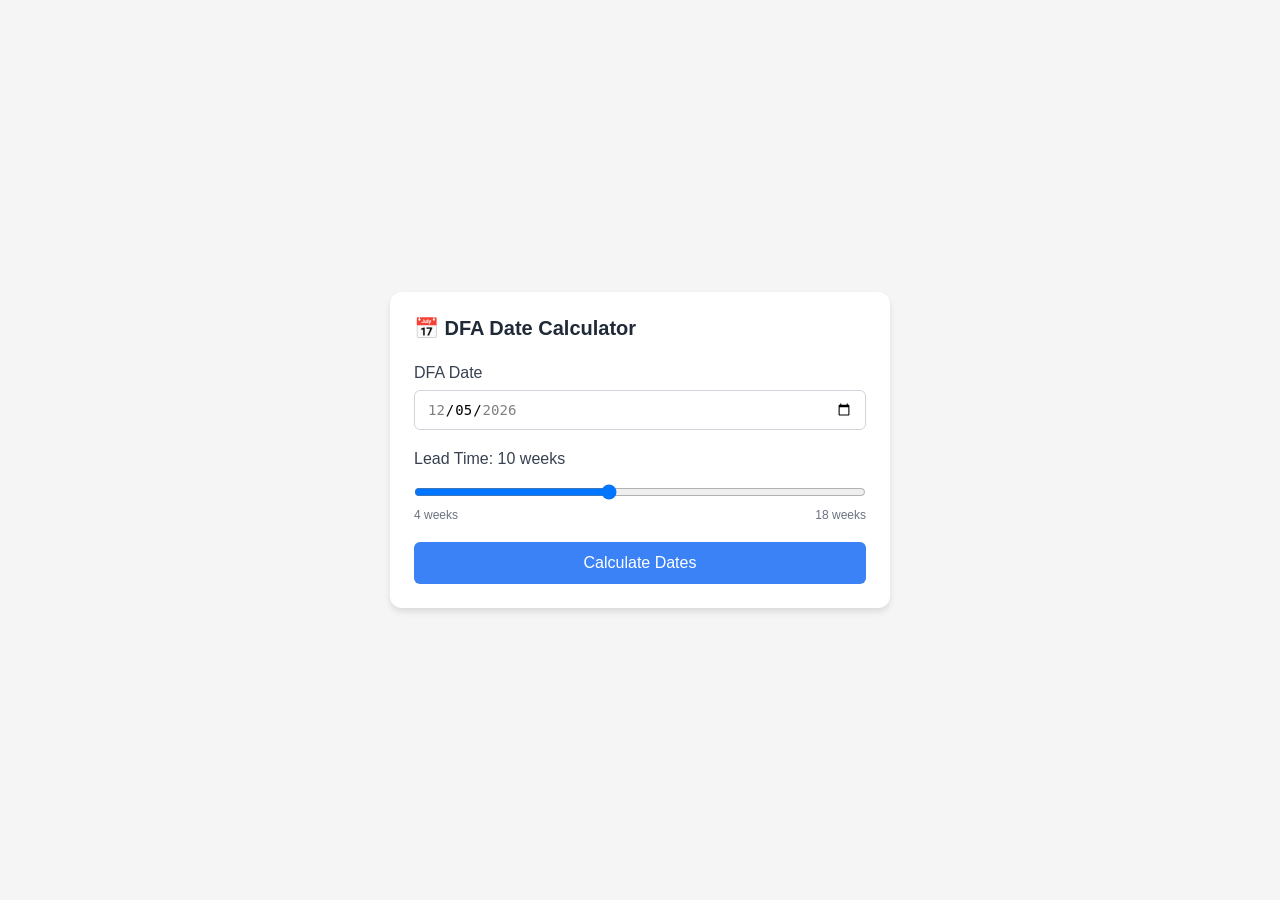
==== index.html @ 3e3f565f "Create index.html" ====
<!DOCTYPE html>
<html lang="en">
<head>
    <meta charset="UTF-8">
    <meta name="viewport" content="width=device-width, initial-scale=1.0">
    <title>DFA Date Calculator</title>
    <style>
        * {
            margin: 0;
            padding: 0;
            box-sizing: border-box;
        }
        
        body {
            font-family: -apple-system, BlinkMacSystemFont, 'Segoe UI', Roboto, sans-serif;
            background-color: #f5f5f5;
            padding: 20px;
            min-height: 100vh;
            display: flex;
            align-items: center;
            justify-content: center;
        }
        
        .calculator {
            background: white;
            border-radius: 12px;
            box-shadow: 0 4px 6px rgba(0, 0, 0, 0.1);
            padding: 24px;
            width: 100%;
            max-width: 500px;
        }
        
        .header {
            display: flex;
            align-items: center;
            gap: 8px;
            margin-bottom: 24px;
            font-size: 20px;
            font-weight: 600;
            color: #1f2937;
        }
        
        .form-group {
            margin-bottom: 20px;
        }
        
        label {
            display: block;
            font-weight: 500;
            margin-bottom: 8px;
            color: #374151;
        }
        
        input[type="date"] {
            width: 100%;
            padding: 10px 12px;
            border: 1px solid #d1d5db;
            border-radius: 6px;
            font-size: 14px;
        }
        
        input[type="range"] {
            width: 100%;
            margin: 8px 0;
        }
        
        .range-labels {
            display: flex;
            justify-content: space-between;
            font-size: 12px;
            color: #6b7280;
        }
        
        .calculate-btn {
            width: 100%;
            background-color: #3b82f6;
            color: white;
            border: none;
            padding: 12px;
            border-radius: 6px;
            font-size: 16px;
            font-weight: 500;
            cursor: pointer;
            transition: background-color 0.2s;
        }
        
        .calculate-btn:hover {
            background-color: #2563eb;
        }
        
        .results {
            margin-top: 24px;
            padding-top: 20px;
            border-top: 1px solid #e5e7eb;
        }
        
        .results-header {
            display: flex;
            justify-content: space-between;
            align-items: center;
            margin-bottom: 16px;
        }
        
        .copy-btn {
            display: flex;
            align-items: center;
            gap: 4px;
            background: none;
            border: none;
            color: #6b7280;
            cursor: pointer;
            font-size: 14px;
            padding: 4px 8px;
            border-radius: 4px;
            transition: color 0.2s;
        }
        
        .copy-btn:hover {
            color: #1f2937;
            background-color: #f3f4f6;
        }
        
        .email-output {
            background-color: #f9fafb;
            border: 1px solid #e5e7eb;
            border-radius: 6px;
            padding: 16px;
            font-family: monospace;
            font-size: 14px;
            white-space: pre-wrap;
            line-height: 1.5;
        }
        
        .hidden {
            display: none;
        }
    </style>
</head>
<body>
    <div class="calculator">
        <div class="header">
            📅 DFA Date Calculator
        </div>
        
        <div class="form-group">
            <label for="dfaDate">DFA Date</label>
            <input type="date" id="dfaDate">
        </div>
        
        <div class="form-group">
            <label for="leadTime">Lead Time: <span id="leadTimeValue">10</span> weeks</label>
            <input type="range" id="leadTime" min="4" max="18" value="10">
            <div class="range-labels">
                <span>4 weeks</span>
                <span>18 weeks</span>
            </div>
        </div>
        
        <button class="calculate-btn" onclick="calculateDates()">
            Calculate Dates
        </button>
        
        <div id="results" class="results hidden">
            <div class="results-header">
                <h3>Generated Email:</h3>
                <button class="copy-btn" onclick="copyToClipboard()">
                    📋 Copy to Clipboard
                </button>
            </div>
            <div id="emailOutput" class="email-output"></div>
        </div>
    </div>

    <script>
        // Set up date range and defaults
        const today = new Date();
        const dfaDateInput = document.getElementById('dfaDate');
        const leadTimeInput = document.getElementById('leadTime');
        const leadTimeValue = document.getElementById('leadTimeValue');
        const results = document.getElementById('results');
        const emailOutput = document.getElementById('emailOutput');

        // Set date input constraints
        const minDate = new Date(today);
        minDate.setDate(today.getDate() - 3);
        const maxDate = new Date(today);
        maxDate.setDate(today.getDate() + 3);

        dfaDateInput.min = minDate.toISOString().split('T')[0];
        dfaDateInput.max = maxDate.toISOString().split('T')[0];
        dfaDateInput.value = today.toISOString().split('T')[0];

        // Update lead time display
        leadTimeInput.addEventListener('input', function() {
            leadTimeValue.textContent = this.value;
        });

        // Date calculation functions
        function isWeekend(date) {
            const day = date.getDay();
            return day === 0 || day === 6;
        }

        function addBusinessDays(date, days) {
            let currentDate = new Date(date);
            let addedDays = 0;
            
            while (addedDays < days) {
                currentDate.setDate(currentDate.getDate() + 1);
                if (!isWeekend(currentDate)) {
                    addedDays++;
                }
            }
            
            while (isWeekend(currentDate)) {
                currentDate.setDate(currentDate.getDate() + 1);
            }
            
            return currentDate;
        }

        function subtractBusinessDays(date, days) {
            let currentDate = new Date(date);
            let subtractedDays = 0;
            
            while (subtractedDays < days) {
                currentDate.setDate(currentDate.getDate() - 1);
                if (!isWeekend(currentDate)) {
                    subtractedDays++;
                }
            }
            
            while (isWeekend(currentDate)) {
                currentDate.setDate(currentDate.getDate() - 1);
            }
            
            return currentDate;
        }

        function formatDate(date) {
            return date.toLocaleDateString('en-US', {
                weekday: 'long',
                year: 'numeric',
                month: 'long',
                day: 'numeric'
            });
        }

        function calculateDates() {
            const selectedDate = new Date(dfaDateInput.value);
            const leadTimeWeeks = parseInt(leadTimeInput.value);
            
            const shippingDate = addBusinessDays(selectedDate, leadTimeWeeks * 5);
            const balanceInvoiceDate = subtractBusinessDays(shippingDate, 6 * 5);
            const balancePaymentDueDate = subtractBusinessDays(shippingDate, 10);

            const emailText = `Confirming we have received the DFA.

Important dates for your order:
- Shipping Date: ${formatDate(shippingDate)}
- Balance Invoice Send Date: ${formatDate(balanceInvoiceDate)} (6 weeks prior to shipping)
- Balance Payment Due Date: ${formatDate(balancePaymentDueDate)} (10 days prior to shipping)

Best Regards,
Jordan`;

            emailOutput.textContent = emailText;
            results.classList.remove('hidden');
        }

        function copyToClipboard() {
            navigator.clipboard.writeText(emailOutput.textContent).then(() => {
                const btn = document.querySelector('.copy-btn');
                const originalText = btn.innerHTML;
                btn.innerHTML = '✅ Copied!';
                setTimeout(() => {
                    btn.innerHTML = originalText;
                }, 2000);
            });
        }
    </script>
</body>
</html>
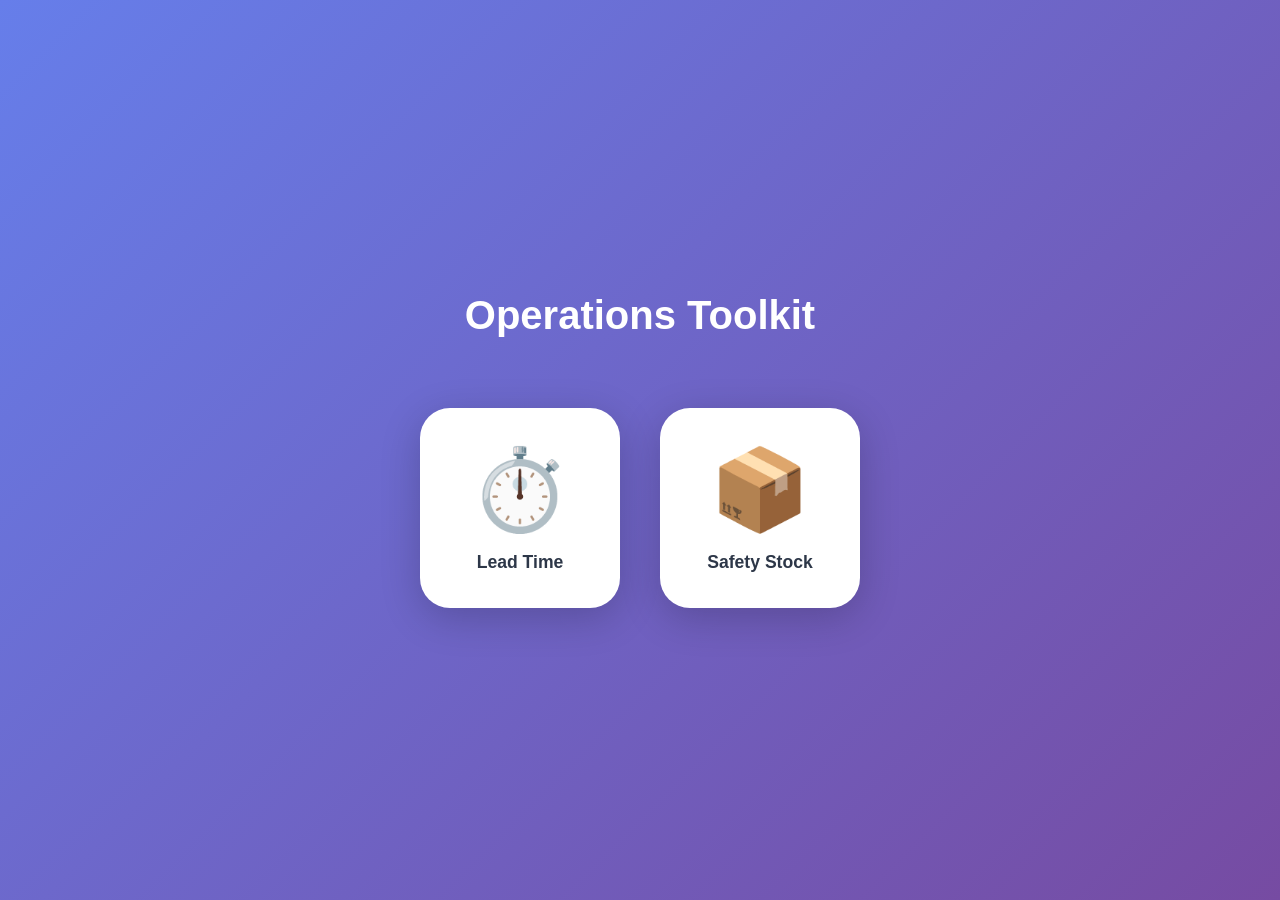
==== commit 68574cbe: "Add files via upload" ====
--- a/index.html
+++ b/index.html
@@ -3,281 +3,111 @@
 <head>
     <meta charset="UTF-8">
     <meta name="viewport" content="width=device-width, initial-scale=1.0">
-    <title>DFA Date Calculator</title>
+    <title>Operations Toolkit</title>
     <style>
         * {
             margin: 0;
             padding: 0;
             box-sizing: border-box;
         }
-        
+
         body {
-            font-family: -apple-system, BlinkMacSystemFont, 'Segoe UI', Roboto, sans-serif;
-            background-color: #f5f5f5;
-            padding: 20px;
+            font-family: -apple-system, BlinkMacSystemFont, 'Segoe UI', Roboto, Oxygen, Ubuntu, Cantarell, sans-serif;
+            background: linear-gradient(135deg, #667eea 0%, #764ba2 100%);
             min-height: 100vh;
             display: flex;
+            flex-direction: column;
+            justify-content: center;
+            align-items: center;
+            padding: 40px 20px;
+        }
+
+        .header {
+            text-align: center;
+            color: white;
+            margin-bottom: 60px;
+        }
+
+        .header h1 {
+            font-size: 2.5em;
+            margin-bottom: 10px;
+            font-weight: 700;
+        }
+
+        .tools-container {
+            display: flex;
+            gap: 40px;
+            flex-wrap: wrap;
+            justify-content: center;
+        }
+
+        .tool-button {
+            background: white;
+            border-radius: 30px;
+            width: 200px;
+            height: 200px;
+            display: flex;
+            flex-direction: column;
             align-items: center;
             justify-content: center;
+            text-decoration: none;
+            color: #2d3748;
+            box-shadow: 0 10px 40px rgba(0, 0, 0, 0.2);
+            transition: all 0.3s ease;
+            cursor: pointer;
         }
-        
-        .calculator {
-            background: white;
-            border-radius: 12px;
-            box-shadow: 0 4px 6px rgba(0, 0, 0, 0.1);
-            padding: 24px;
-            width: 100%;
-            max-width: 500px;
+
+        .tool-button:hover {
+            transform: translateY(-10px);
+            box-shadow: 0 20px 50px rgba(0, 0, 0, 0.3);
         }
-        
-        .header {
-            display: flex;
-            align-items: center;
-            gap: 8px;
-            margin-bottom: 24px;
-            font-size: 20px;
+
+        .tool-icon {
+            font-size: 80px;
+            margin-bottom: 15px;
+        }
+
+        .tool-name {
+            font-size: 1.1em;
             font-weight: 600;
-            color: #1f2937;
+            text-align: center;
         }
-        
-        .form-group {
-            margin-bottom: 20px;
-        }
-        
-        label {
-            display: block;
-            font-weight: 500;
-            margin-bottom: 8px;
-            color: #374151;
-        }
-        
-        input[type="date"] {
-            width: 100%;
-            padding: 10px 12px;
-            border: 1px solid #d1d5db;
-            border-radius: 6px;
-            font-size: 14px;
-        }
-        
-        input[type="range"] {
-            width: 100%;
-            margin: 8px 0;
-        }
-        
-        .range-labels {
-            display: flex;
-            justify-content: space-between;
-            font-size: 12px;
-            color: #6b7280;
-        }
-        
-        .calculate-btn {
-            width: 100%;
-            background-color: #3b82f6;
-            color: white;
-            border: none;
-            padding: 12px;
-            border-radius: 6px;
-            font-size: 16px;
-            font-weight: 500;
-            cursor: pointer;
-            transition: background-color 0.2s;
-        }
-        
-        .calculate-btn:hover {
-            background-color: #2563eb;
-        }
-        
-        .results {
-            margin-top: 24px;
-            padding-top: 20px;
-            border-top: 1px solid #e5e7eb;
-        }
-        
-        .results-header {
-            display: flex;
-            justify-content: space-between;
-            align-items: center;
-            margin-bottom: 16px;
-        }
-        
-        .copy-btn {
-            display: flex;
-            align-items: center;
-            gap: 4px;
-            background: none;
-            border: none;
-            color: #6b7280;
-            cursor: pointer;
-            font-size: 14px;
-            padding: 4px 8px;
-            border-radius: 4px;
-            transition: color 0.2s;
-        }
-        
-        .copy-btn:hover {
-            color: #1f2937;
-            background-color: #f3f4f6;
-        }
-        
-        .email-output {
-            background-color: #f9fafb;
-            border: 1px solid #e5e7eb;
-            border-radius: 6px;
-            padding: 16px;
-            font-family: monospace;
-            font-size: 14px;
-            white-space: pre-wrap;
-            line-height: 1.5;
-        }
-        
-        .hidden {
-            display: none;
+
+        @media (max-width: 768px) {
+            .header h1 {
+                font-size: 2em;
+            }
+
+            .tool-button {
+                width: 160px;
+                height: 160px;
+            }
+
+            .tool-icon {
+                font-size: 60px;
+            }
+
+            .tool-name {
+                font-size: 0.95em;
+            }
         }
     </style>
 </head>
 <body>
-    <div class="calculator">
-        <div class="header">
-            📅 DFA Date Calculator
-        </div>
-        
-        <div class="form-group">
-            <label for="dfaDate">DFA Date</label>
-            <input type="date" id="dfaDate">
-        </div>
-        
-        <div class="form-group">
-            <label for="leadTime">Lead Time: <span id="leadTimeValue">10</span> weeks</label>
-            <input type="range" id="leadTime" min="4" max="18" value="10">
-            <div class="range-labels">
-                <span>4 weeks</span>
-                <span>18 weeks</span>
-            </div>
-        </div>
-        
-        <button class="calculate-btn" onclick="calculateDates()">
-            Calculate Dates
-        </button>
-        
-        <div id="results" class="results hidden">
-            <div class="results-header">
-                <h3>Generated Email:</h3>
-                <button class="copy-btn" onclick="copyToClipboard()">
-                    📋 Copy to Clipboard
-                </button>
-            </div>
-            <div id="emailOutput" class="email-output"></div>
-        </div>
+    <div class="header">
+        <h1>Operations Toolkit</h1>
     </div>
 
-    <script>
-        // Set up date range and defaults
-        const today = new Date();
-        const dfaDateInput = document.getElementById('dfaDate');
-        const leadTimeInput = document.getElementById('leadTime');
-        const leadTimeValue = document.getElementById('leadTimeValue');
-        const results = document.getElementById('results');
-        const emailOutput = document.getElementById('emailOutput');
+    <div class="tools-container">
+        <a href="tools/lead-time-calculator.html" class="tool-button">
+            <div class="tool-icon">⏱️</div>
+            <div class="tool-name">Lead Time</div>
+        </a>
 
-        // Set date input constraints
-        const minDate = new Date(today);
-        minDate.setDate(today.getDate() - 3);
-        const maxDate = new Date(today);
-        maxDate.setDate(today.getDate() + 3);
-
-        dfaDateInput.min = minDate.toISOString().split('T')[0];
-        dfaDateInput.max = maxDate.toISOString().split('T')[0];
-        dfaDateInput.value = today.toISOString().split('T')[0];
-
-        // Update lead time display
-        leadTimeInput.addEventListener('input', function() {
-            leadTimeValue.textContent = this.value;
-        });
-
-        // Date calculation functions
-        function isWeekend(date) {
-            const day = date.getDay();
-            return day === 0 || day === 6;
-        }
-
-        function addBusinessDays(date, days) {
-            let currentDate = new Date(date);
-            let addedDays = 0;
-            
-            while (addedDays < days) {
-                currentDate.setDate(currentDate.getDate() + 1);
-                if (!isWeekend(currentDate)) {
-                    addedDays++;
-                }
-            }
-            
-            while (isWeekend(currentDate)) {
-                currentDate.setDate(currentDate.getDate() + 1);
-            }
-            
-            return currentDate;
-        }
-
-        function subtractBusinessDays(date, days) {
-            let currentDate = new Date(date);
-            let subtractedDays = 0;
-            
-            while (subtractedDays < days) {
-                currentDate.setDate(currentDate.getDate() - 1);
-                if (!isWeekend(currentDate)) {
-                    subtractedDays++;
-                }
-            }
-            
-            while (isWeekend(currentDate)) {
-                currentDate.setDate(currentDate.getDate() - 1);
-            }
-            
-            return currentDate;
-        }
-
-        function formatDate(date) {
-            return date.toLocaleDateString('en-US', {
-                weekday: 'long',
-                year: 'numeric',
-                month: 'long',
-                day: 'numeric'
-            });
-        }
-
-        function calculateDates() {
-            const selectedDate = new Date(dfaDateInput.value);
-            const leadTimeWeeks = parseInt(leadTimeInput.value);
-            
-            const shippingDate = addBusinessDays(selectedDate, leadTimeWeeks * 5);
-            const balanceInvoiceDate = subtractBusinessDays(shippingDate, 6 * 5);
-            const balancePaymentDueDate = subtractBusinessDays(shippingDate, 10);
-
-            const emailText = `Confirming we have received the DFA.
-
-Important dates for your order:
-- Shipping Date: ${formatDate(shippingDate)}
-- Balance Invoice Send Date: ${formatDate(balanceInvoiceDate)} (6 weeks prior to shipping)
-- Balance Payment Due Date: ${formatDate(balancePaymentDueDate)} (10 days prior to shipping)
-
-Best Regards,
-Jordan`;
-
-            emailOutput.textContent = emailText;
-            results.classList.remove('hidden');
-        }
-
-        function copyToClipboard() {
-            navigator.clipboard.writeText(emailOutput.textContent).then(() => {
-                const btn = document.querySelector('.copy-btn');
-                const originalText = btn.innerHTML;
-                btn.innerHTML = '✅ Copied!';
-                setTimeout(() => {
-                    btn.innerHTML = originalText;
-                }, 2000);
-            });
-        }
-    </script>
+        <a href="tools/safety-stock-calculator.html" class="tool-button">
+            <div class="tool-icon">📦</div>
+            <div class="tool-name">Safety Stock</div>
+        </a>
+    </div>
 </body>
 </html>
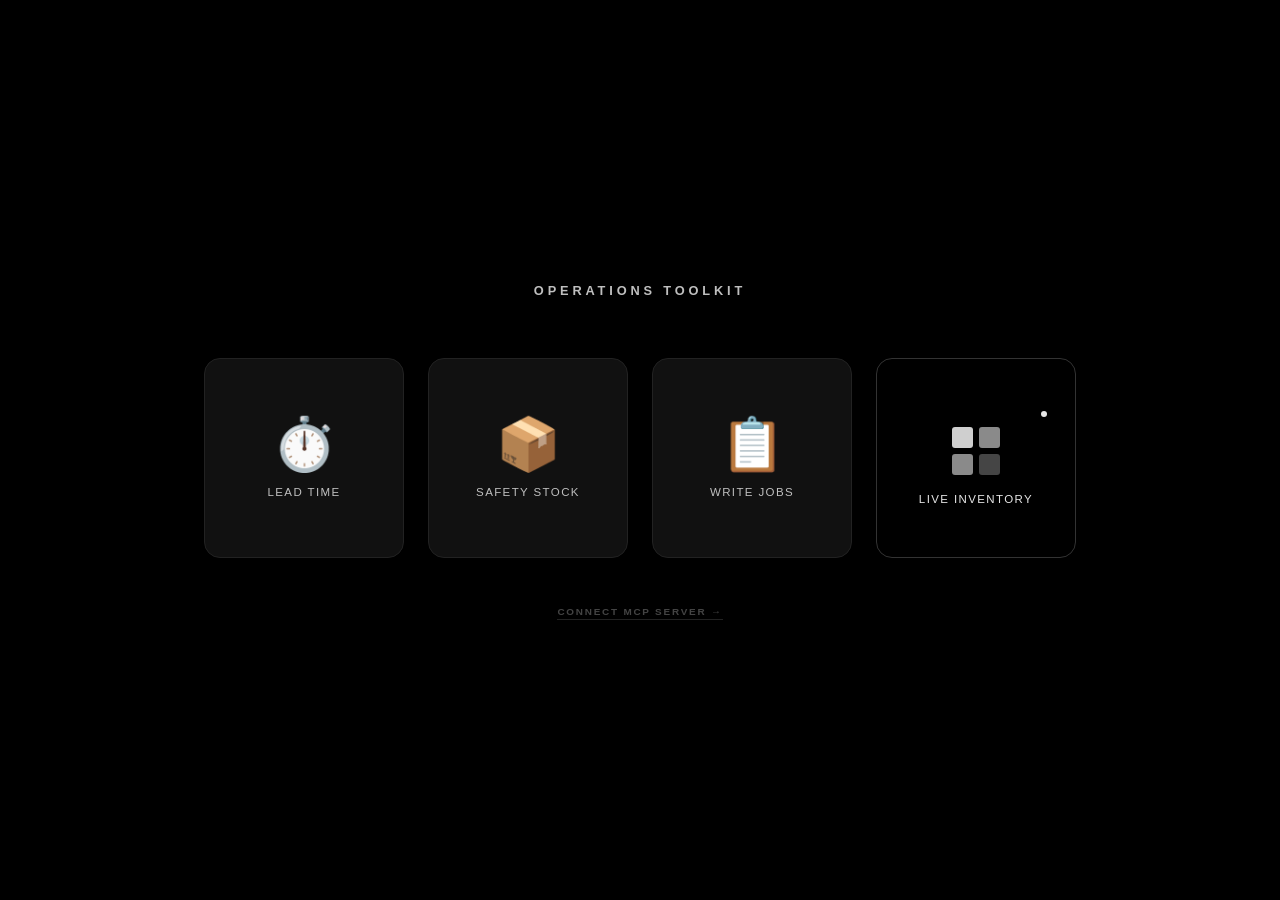
==== commit bf1957b0: "Add Aligni write executor: durable write jobs, MCP write tools, jobs dashboard - New Worker workers/" ====
--- a/index.html
+++ b/index.html
@@ -5,15 +5,11 @@
     <meta name="viewport" content="width=device-width, initial-scale=1.0">
     <title>Operations Toolkit</title>
     <style>
-        * {
-            margin: 0;
-            padding: 0;
-            box-sizing: border-box;
-        }
+        * { margin: 0; padding: 0; box-sizing: border-box; }
 
         body {
-            font-family: -apple-system, BlinkMacSystemFont, 'Segoe UI', Roboto, Oxygen, Ubuntu, Cantarell, sans-serif;
-            background: linear-gradient(135deg, #667eea 0%, #764ba2 100%);
+            font-family: 'Helvetica Neue', Helvetica, Arial, sans-serif;
+            background: #000;
             min-height: 100vh;
             display: flex;
             flex-direction: column;
@@ -24,26 +20,28 @@
 
         .header {
             text-align: center;
-            color: white;
+            color: #BFBFBF;
             margin-bottom: 60px;
         }
 
         .header h1 {
-            font-size: 2.5em;
-            margin-bottom: 10px;
+            font-size: 0.8em;
             font-weight: 700;
+            letter-spacing: 0.3em;
+            text-transform: uppercase;
         }
 
         .tools-container {
             display: flex;
-            gap: 40px;
+            gap: 24px;
             flex-wrap: wrap;
             justify-content: center;
         }
 
         .tool-button {
-            background: white;
-            border-radius: 30px;
+            background: #111;
+            border: 1px solid #222;
+            border-radius: 16px;
             width: 200px;
             height: 200px;
             display: flex;
@@ -51,45 +49,63 @@
             align-items: center;
             justify-content: center;
             text-decoration: none;
-            color: #2d3748;
-            box-shadow: 0 10px 40px rgba(0, 0, 0, 0.2);
-            transition: all 0.3s ease;
+            color: #BFBFBF;
+            transition: all 0.2s ease;
             cursor: pointer;
+            gap: 16px;
         }
 
         .tool-button:hover {
-            transform: translateY(-10px);
-            box-shadow: 0 20px 50px rgba(0, 0, 0, 0.3);
+            background: #1a1a1a;
+            border-color: #444;
+            transform: translateY(-4px);
         }
 
         .tool-icon {
-            font-size: 80px;
-            margin-bottom: 15px;
+            font-size: 52px;
+            line-height: 1;
         }
 
         .tool-name {
-            font-size: 1.1em;
-            font-weight: 600;
+            font-size: 0.72em;
+            font-weight: 500;
+            letter-spacing: 0.12em;
+            text-transform: uppercase;
             text-align: center;
         }
 
+        /* Live Inventory — featured card, full black with white text */
+        .tool-button.featured {
+            background: #000;
+            border: 1px solid #333;
+            color: #E6E6E6;
+        }
+
+        .tool-button.featured:hover {
+            background: #0d0d0d;
+            border-color: #666;
+        }
+
+        .live-dot {
+            width: 6px;
+            height: 6px;
+            border-radius: 50%;
+            background: #E6E6E6;
+            animation: blink 1.8s ease-in-out infinite;
+            margin-bottom: -8px;
+            align-self: flex-end;
+            margin-right: 28px;
+        }
+
+        @keyframes blink {
+            0%, 100% { opacity: 1; }
+            50%       { opacity: 0.2; }
+        }
+
         @media (max-width: 768px) {
-            .header h1 {
-                font-size: 2em;
-            }
-
-            .tool-button {
-                width: 160px;
-                height: 160px;
-            }
-
-            .tool-icon {
-                font-size: 60px;
-            }
-
-            .tool-name {
-                font-size: 0.95em;
-            }
+            .tool-button { width: 160px; height: 160px; }
+            .tool-icon { font-size: 40px; }
+            .tool-name { font-size: 0.65em; }
         }
     </style>
 </head>
@@ -99,6 +115,7 @@
     </div>
 
     <div class="tools-container">
+
         <a href="tools/lead-time-calculator.html" class="tool-button">
             <div class="tool-icon">⏱️</div>
             <div class="tool-name">Lead Time</div>
@@ -108,6 +125,29 @@
             <div class="tool-icon">📦</div>
             <div class="tool-name">Safety Stock</div>
         </a>
+
+        <a href="tools/write-jobs.html" class="tool-button">
+            <div class="tool-icon">📋</div>
+            <div class="tool-name">Write Jobs</div>
+        </a>
+
+        <a href="tools/felt-inventory.html" class="tool-button featured">
+            <div class="live-dot"></div>
+            <svg width="52" height="52" viewBox="0 0 52 52" fill="none" xmlns="http://www.w3.org/2000/svg">
+                <rect x="2"  y="2"  width="21" height="21" rx="3" fill="#E6E6E6" opacity="0.9"/>
+                <rect x="29" y="2"  width="21" height="21" rx="3" fill="#E6E6E6" opacity="0.6"/>
+                <rect x="2"  y="29" width="21" height="21" rx="3" fill="#E6E6E6" opacity="0.6"/>
+                <rect x="29" y="29" width="21" height="21" rx="3" fill="#E6E6E6" opacity="0.3"/>
+            </svg>
+            <div class="tool-name">Live Inventory</div>
+        </a>
+
+    </div>
+
+    <div style="margin-top: 48px; text-align: center; color: #333; font-size: 0.62rem; font-weight: 700; letter-spacing: 0.18em; text-transform: uppercase;">
+      <a href="tools/mcp-server-spec.md" style="color: #444; text-decoration: none; border-bottom: 1px solid #222; padding-bottom: 2px;">
+        Connect MCP Server →
+      </a>
     </div>
 </body>
 </html>
